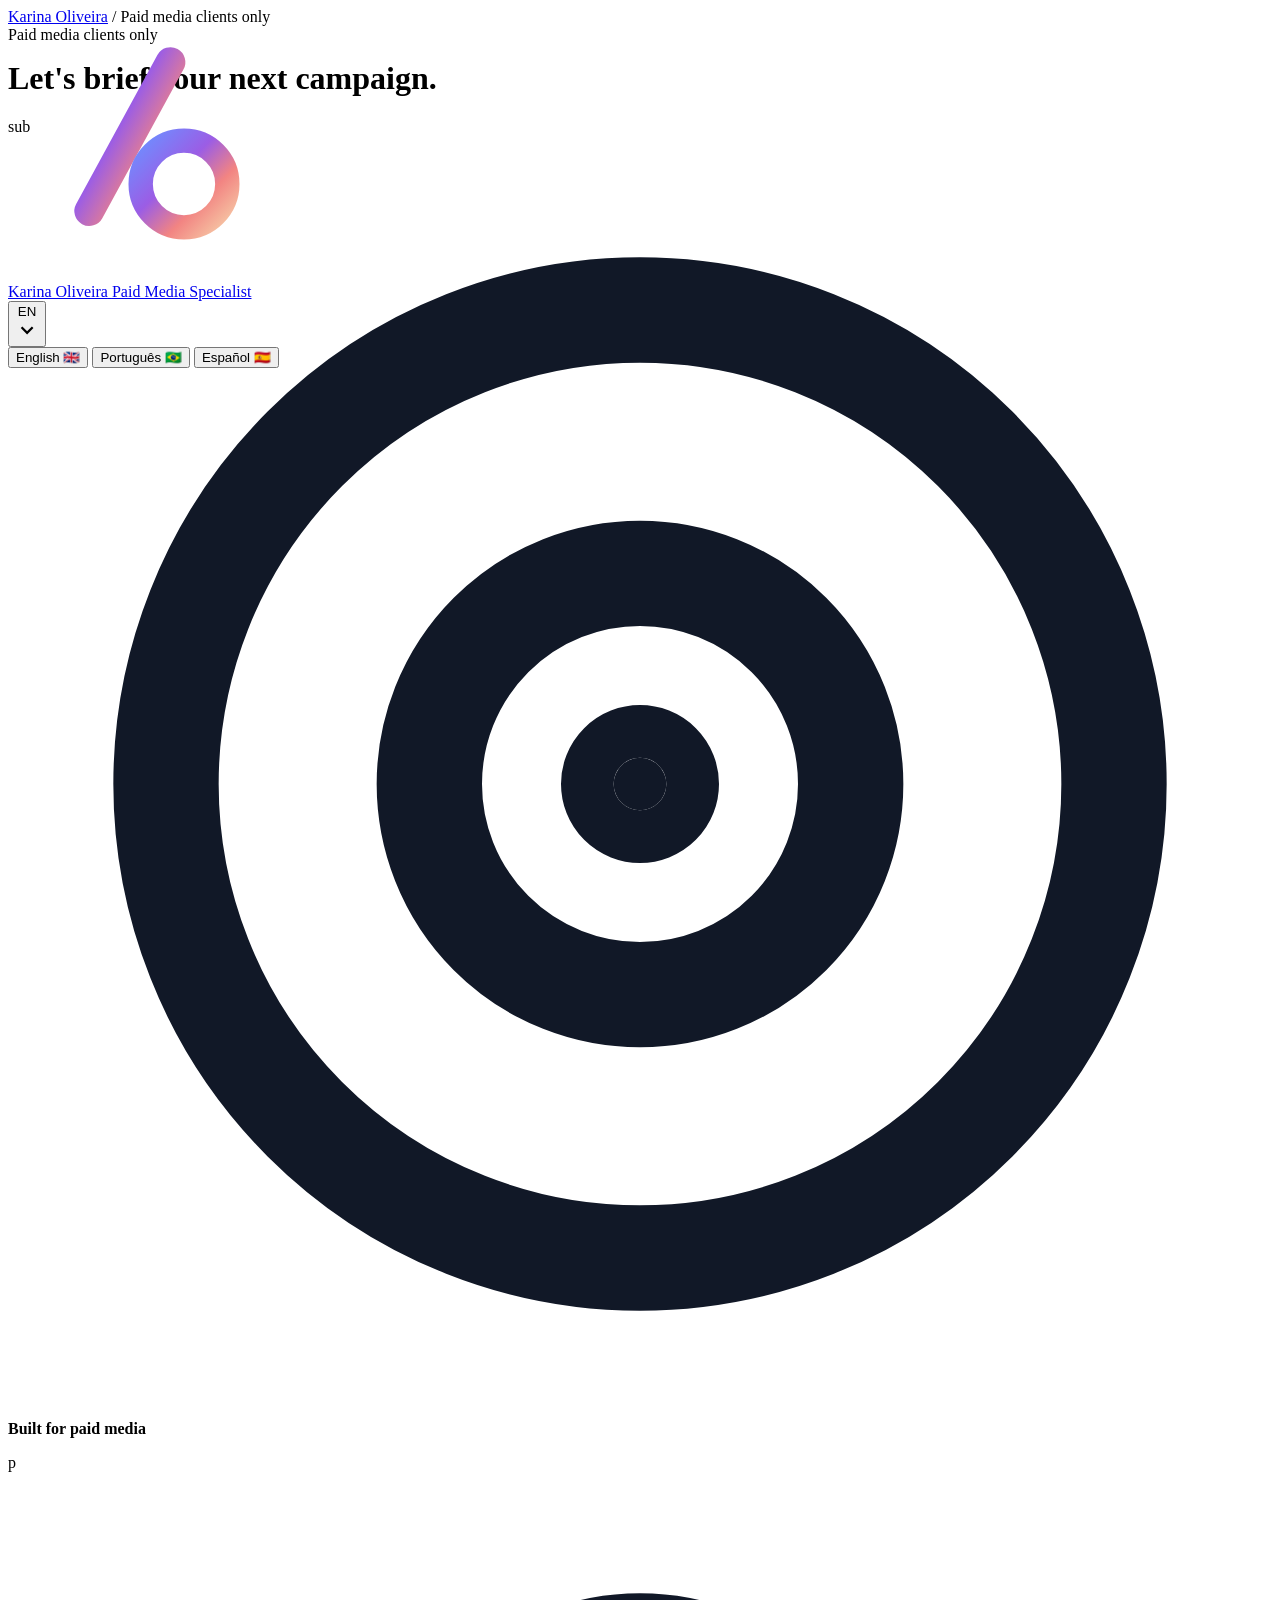
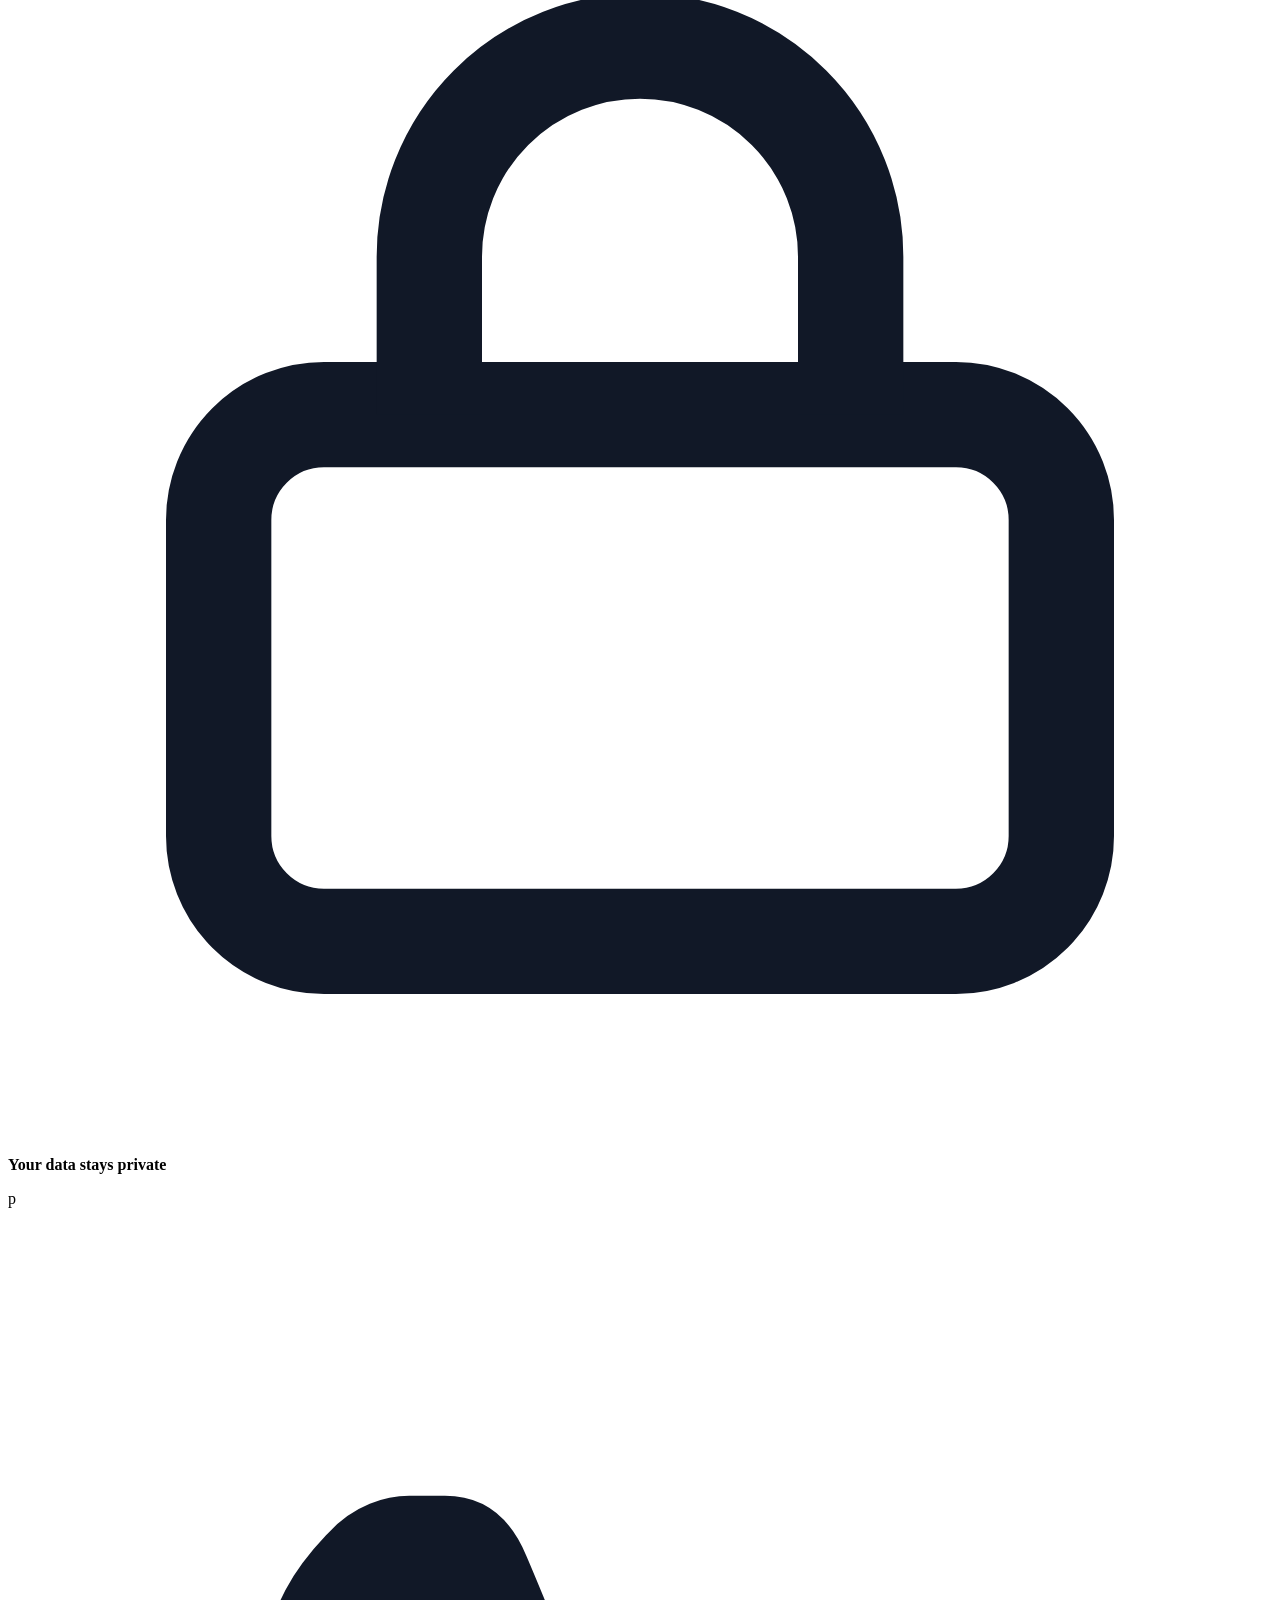
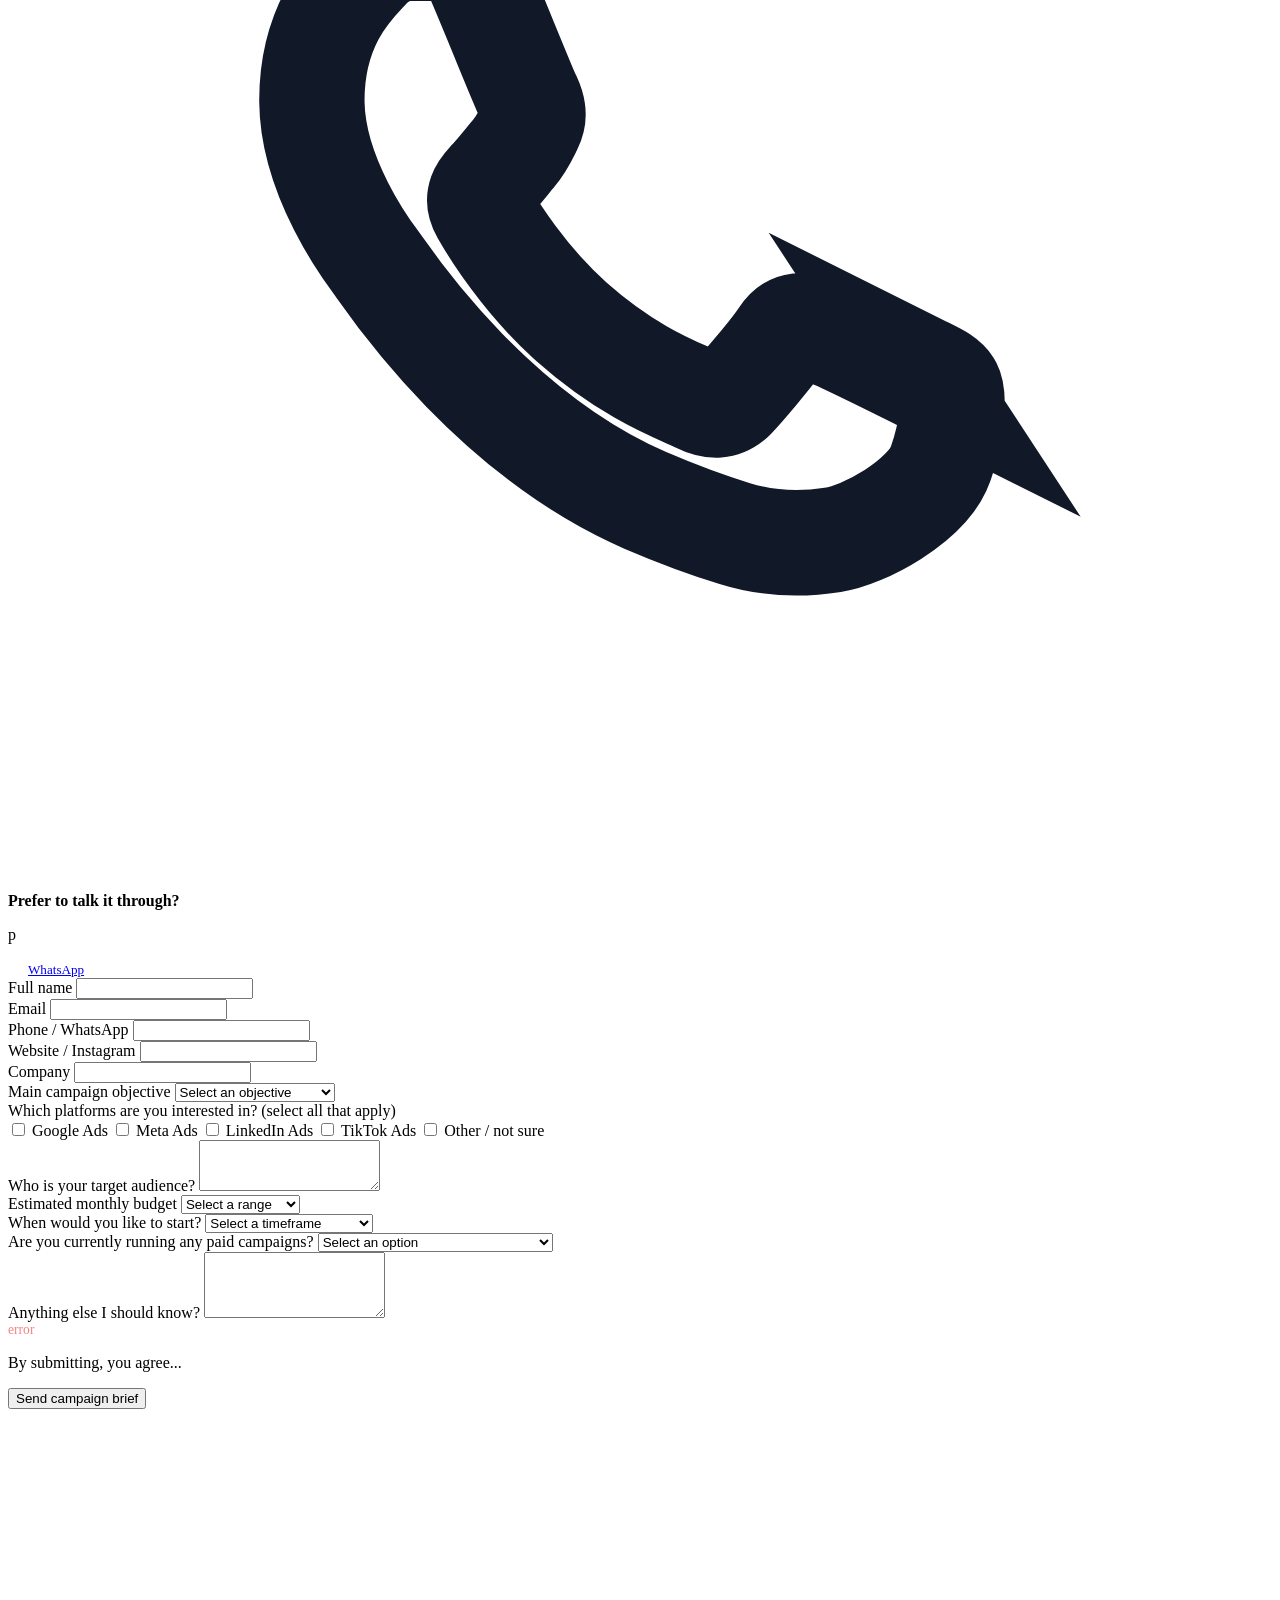
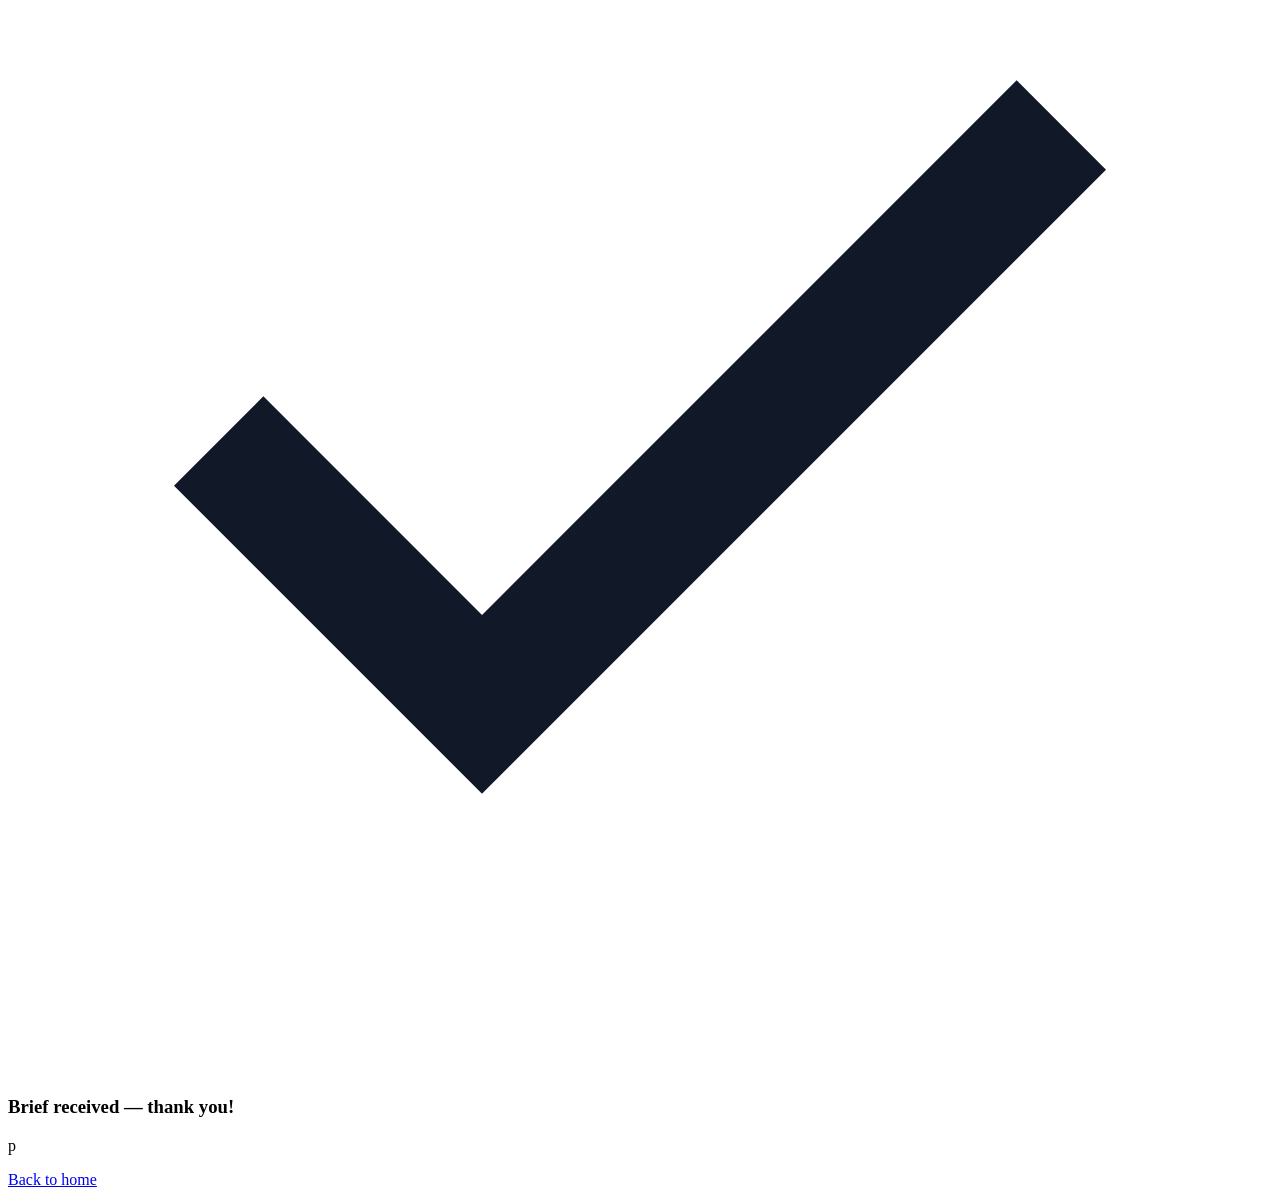
==== briefing-midia-paga.html @ 4d071132 "Add files via upload" ====
<!DOCTYPE html>
<html lang="en">
<head>
<meta charset="UTF-8">
<meta name="viewport" content="width=device-width, initial-scale=1.0">
<title>Paid media campaign brief — Karina Oliveira</title>
<meta name="description" content="Brief your paid media campaign with Karina Oliveira — Paid Media & Growth Specialist.">
<link rel="icon" href="data:image/svg+xml,<svg xmlns=%22http://www.w3.org/2000/svg%22 viewBox=%220 0 40 40%22><defs><linearGradient id=%22g%22 x1=%220%25%22 y1=%220%25%22 x2=%22100%25%22 y2=%22100%25%22><stop offset=%220%25%22 stop-color=%22%236F8DFF%22/><stop offset=%2240%25%22 stop-color=%22%239B5DE5%22/><stop offset=%2270%25%22 stop-color=%22%23F28482%22/><stop offset=%22100%25%22 stop-color=%22%23F6C8A5%22/></linearGradient></defs><rect width=%2240%22 height=%2240%22 rx=%2210%22 fill=%22%23111827%22/><line x1=%2212%22 y1=%2230%22 x2=%2224%22 y2=%228%22 stroke=%22url(%23g)%22 stroke-width=%224.4%22 stroke-linecap=%22round%22/><circle cx=%2226%22 cy=%2226%22 r=%226.4%22 stroke=%22url(%23g)%22 stroke-width=%223.6%22 fill=%22none%22/></svg>">
<link rel="preconnect" href="https://fonts.googleapis.com">
<link rel="preconnect" href="https://fonts.gstatic.com" crossorigin>
<link href="https://fonts.googleapis.com/css2?family=Montserrat:wght@400;500;600;700;800&display=swap" rel="stylesheet">
<link rel="stylesheet" href="css/style.css">
</head>
<body>

<!-- ============== NAV ============== -->
<header class="nav solid" style="position:absolute;">
  <div class="wrap nav-inner">
    <a href="index.html" class="brand">
      <svg class="mark" viewBox="0 0 40 40" xmlns="http://www.w3.org/2000/svg">
        <defs><linearGradient id="gNav3" x1="0%" y1="0%" x2="100%" y2="100%">
          <stop offset="0%" stop-color="#6F8DFF"/><stop offset="40%" stop-color="#9B5DE5"/>
          <stop offset="70%" stop-color="#F28482"/><stop offset="100%" stop-color="#F6C8A5"/>
        </linearGradient></defs>
        <line x1="12" y1="30" x2="24" y2="8" stroke="url(#gNav3)" stroke-width="4.4" stroke-linecap="round"/>
        <circle cx="26" cy="26" r="6.4" stroke="url(#gNav3)" stroke-width="3.6" fill="none"/>
      </svg>
      <span>
        <span class="brand-name">Karina Oliveira</span>
        <span class="brand-role">Paid Media Specialist</span>
      </span>
    </a>
    <div class="nav-right">
      <div class="lang-switch">
        <button class="lang-btn" type="button" aria-haspopup="true">
          <span data-lang-current>EN</span>
          <svg viewBox="0 0 24 24" fill="none" stroke="currentColor" stroke-width="2.4"><polyline points="6 9 12 15 18 9"/></svg>
        </button>
        <div class="lang-menu">
          <button type="button" data-lang-option="en">English <span>🇬🇧</span></button>
          <button type="button" data-lang-option="pt">Português <span>🇧🇷</span></button>
          <button type="button" data-lang-option="es">Español <span>🇪🇸</span></button>
        </div>
      </div>
    </div>
  </div>
</header>

<main class="form-shell">
  <div class="wrap">
    <div class="breadcrumb">
      <a href="index.html">Karina Oliveira</a> <span>/</span> <span data-i18n="mb_eyebrow">Paid media clients only</span>
    </div>

    <div class="form-head">
      <span class="eyebrow on-dark" data-i18n="mb_eyebrow">Paid media clients only</span>
      <h1 class="h2" style="margin-top:16px;" data-i18n="mb_title">Let's brief your next campaign.</h1>
      <p class="lede on-dark" style="margin-top:16px;" data-i18n="mb_sub">sub</p>
    </div>

    <div class="form-layout">
      <div class="form-side">
        <div class="item">
          <div class="ic"><svg viewBox="0 0 24 24" fill="none" stroke="#111827" stroke-width="2"><circle cx="12" cy="12" r="9"/><circle cx="12" cy="12" r="4"/><circle cx="12" cy="12" r=".5" fill="#111827"/></svg></div>
          <div><b data-i18n="mb_side1_t">Built for paid media</b><p data-i18n="mb_side1_p">p</p></div>
        </div>
        <div class="item">
          <div class="ic"><svg viewBox="0 0 24 24" fill="none" stroke="#111827" stroke-width="2"><rect x="4" y="10" width="16" height="10" rx="2"/><path d="M8 10V7a4 4 0 0 1 8 0v3"/></svg></div>
          <div><b data-i18n="mb_side2_t">Your data stays private</b><p data-i18n="mb_side2_p">p</p></div>
        </div>
        <div class="item">
          <div class="ic"><svg viewBox="0 0 24 24" fill="none" stroke="#111827" stroke-width="2"><path d="M17.5 14.4c-.3-.15-1.8-.9-2.1-1-.3-.1-.5-.15-.7.15-.2.3-.8 1-.95 1.15-.17.15-.35.18-.65.03-.3-.15-1.25-.46-2.4-1.48-.9-.8-1.5-1.78-1.67-2.08-.17-.3 0-.46.13-.6.14-.14.3-.35.45-.53.15-.18.2-.3.3-.5.1-.2.05-.38-.02-.53-.08-.15-.7-1.7-.97-2.32-.25-.6-.5-.52-.7-.53h-.6c-.2 0-.53.08-.8.38-.28.3-1.05 1.02-1.05 2.5 0 1.47 1.08 2.9 1.23 3.1.15.2 2.1 3.2 5.1 4.5.7.3 1.27.5 1.7.63.7.22 1.35.2 1.86.12.57-.08 1.8-.73 2.05-1.45.25-.7.25-1.3.17-1.45-.07-.15-.27-.23-.57-.38z"/></svg></div>
          <div>
            <b data-i18n="mb_side3_t">Prefer to talk it through?</b><p data-i18n="mb_side3_p">p</p>
            <a class="btn btn-outline" style="margin-top:14px;padding:10px 20px;font-size:.82rem;" data-i18n="mb_side3_btn" data-i18n-wa="wa_cta_media" href="#" target="_blank" rel="noopener">WhatsApp</a>
          </div>
        </div>
      </div>

      <div>
        <div class="card-form">
          <form data-web3form>
            <input type="hidden" name="access_key" value="e5023227-2488-4b40-a442-842fdbe0e51e">
            <input type="hidden" name="subject" value="New paid media campaign brief — website">
            <input type="hidden" name="from_name" value="Karina Oliveira website — Media brief">
            <input type="checkbox" name="botcheck" class="hidden" style="display:none">

            <div class="row2">
              <div class="field">
                <label data-i18n="f_name">Full name</label>
                <input type="text" name="name" data-i18n-ph="f_name_ph" required>
              </div>
              <div class="field">
                <label data-i18n="f_email">Email</label>
                <input type="email" name="email" data-i18n-ph="f_email_ph" required>
              </div>
            </div>

            <div class="row2">
              <div class="field">
                <label data-i18n="f_phone">Phone / WhatsApp</label>
                <input type="tel" name="phone" data-i18n-ph="f_phone_ph" required>
              </div>
              <div class="field">
                <label data-i18n="f_website">Website / Instagram</label>
                <input type="text" name="website" data-i18n-ph="f_website_ph">
              </div>
            </div>

            <div class="row2">
              <div class="field">
                <label data-i18n="f_company">Company</label>
                <input type="text" name="company" data-i18n-ph="f_company_ph" required>
              </div>
              <div class="field">
                <label data-i18n="f_objective">Main campaign objective</label>
                <select name="objective" required>
                  <option value="" data-i18n="f_objective_ph">Select an objective</option>
                  <option data-i18n="f_obj_o1">Generate leads</option>
                  <option data-i18n="f_obj_o2">Drive online sales</option>
                  <option data-i18n="f_obj_o3">Grow brand awareness</option>
                  <option data-i18n="f_obj_o4">App installs</option>
                  <option data-i18n="f_obj_o5">Website traffic</option>
                  <option data-i18n="f_obj_o6">Other</option>
                </select>
              </div>
            </div>

            <div class="field">
              <label><span data-i18n="f_platforms">Which platforms are you interested in?</span> <span class="opt" data-i18n="f_platforms_opt">(select all that apply)</span></label>
              <div class="chip-group">
                <label class="chip">
                  <input type="checkbox" data-platform-chip value="Google Ads">
                  <span class="box" data-i18n="f_plat_google">Google Ads</span>
                </label>
                <label class="chip">
                  <input type="checkbox" data-platform-chip value="Meta Ads">
                  <span class="box" data-i18n="f_plat_meta">Meta Ads</span>
                </label>
                <label class="chip">
                  <input type="checkbox" data-platform-chip value="LinkedIn Ads">
                  <span class="box" data-i18n="f_plat_linkedin">LinkedIn Ads</span>
                </label>
                <label class="chip">
                  <input type="checkbox" data-platform-chip value="TikTok Ads">
                  <span class="box" data-i18n="f_plat_tiktok">TikTok Ads</span>
                </label>
                <label class="chip">
                  <input type="checkbox" data-platform-chip value="Other / not sure">
                  <span class="box" data-i18n="f_plat_other">Other / not sure</span>
                </label>
              </div>
              <input type="hidden" name="platforms" data-platform-summary>
            </div>

            <div class="field">
              <label data-i18n="f_audience">Who is your target audience?</label>
              <textarea name="audience" rows="3" data-i18n-ph="f_audience_ph" required></textarea>
            </div>

            <div class="row2">
              <div class="field">
                <label><span data-i18n="f_budget">Estimated monthly budget</span></label>
                <select name="estimated_budget" required>
                  <option value="" data-i18n="f_budget_ph">Select a range</option>
                  <option data-i18n="f_budget_o1">Still defining</option>
                  <option data-i18n="f_budget_o2">Up to €500</option>
                  <option data-i18n="f_budget_o3">€500 – €2,000</option>
                  <option data-i18n="f_budget_o4">€2,000 – €5,000</option>
                  <option data-i18n="f_budget_o5">€5,000+</option>
                </select>
              </div>
              <div class="field">
                <label data-i18n="f_timeline">When would you like to start?</label>
                <select name="timeline" required>
                  <option value="" data-i18n="f_timeline_ph">Select a timeframe</option>
                  <option data-i18n="f_time_o1">As soon as possible</option>
                  <option data-i18n="f_time_o2">Within 2–4 weeks</option>
                  <option data-i18n="f_time_o3">Within 1–3 months</option>
                  <option data-i18n="f_time_o4">Just researching for now</option>
                </select>
              </div>
            </div>

            <div class="field">
              <label data-i18n="f_current">Are you currently running any paid campaigns?</label>
              <select name="current_campaigns" required>
                <option value="" data-i18n="f_current_ph">Select an option</option>
                <option data-i18n="f_cur_o1">No, this would be our first campaign</option>
                <option data-i18n="f_cur_o2">Yes, and we want to improve results</option>
                <option data-i18n="f_cur_o3">Yes, but we want a second opinion</option>
              </select>
            </div>

            <div class="field">
              <label data-i18n="f_notes">Anything else I should know?</label>
              <textarea name="notes" rows="4" data-i18n-ph="f_notes_ph"></textarea>
            </div>

            <div data-form-error class="hidden" style="color:#F28482;font-size:.85rem;margin-bottom:16px;" data-i18n="f_error">error</div>

            <div class="form-foot">
              <p class="form-note" data-i18n="f_note">By submitting, you agree...</p>
              <button type="submit" class="btn btn-grad" data-submit-btn data-i18n="f_submit_media">Send campaign brief</button>
            </div>
          </form>

          <div class="success-box" data-success-box>
            <div class="ic"><svg viewBox="0 0 24 24" fill="none" stroke="#111827" stroke-width="2.4"><polyline points="20 6 9 17 4 12"/></svg></div>
            <h3 data-i18n="f_success_title_media">Brief received — thank you!</h3>
            <p data-i18n="f_success_p_media">p</p>
            <a class="btn btn-outline" href="index.html" data-i18n="f_success_btn">Back to home</a>
          </div>
        </div>
      </div>
    </div>
  </div>
</main>

<script src="js/translations.js"></script>
<script src="js/main.js"></script>
</body>
</html>
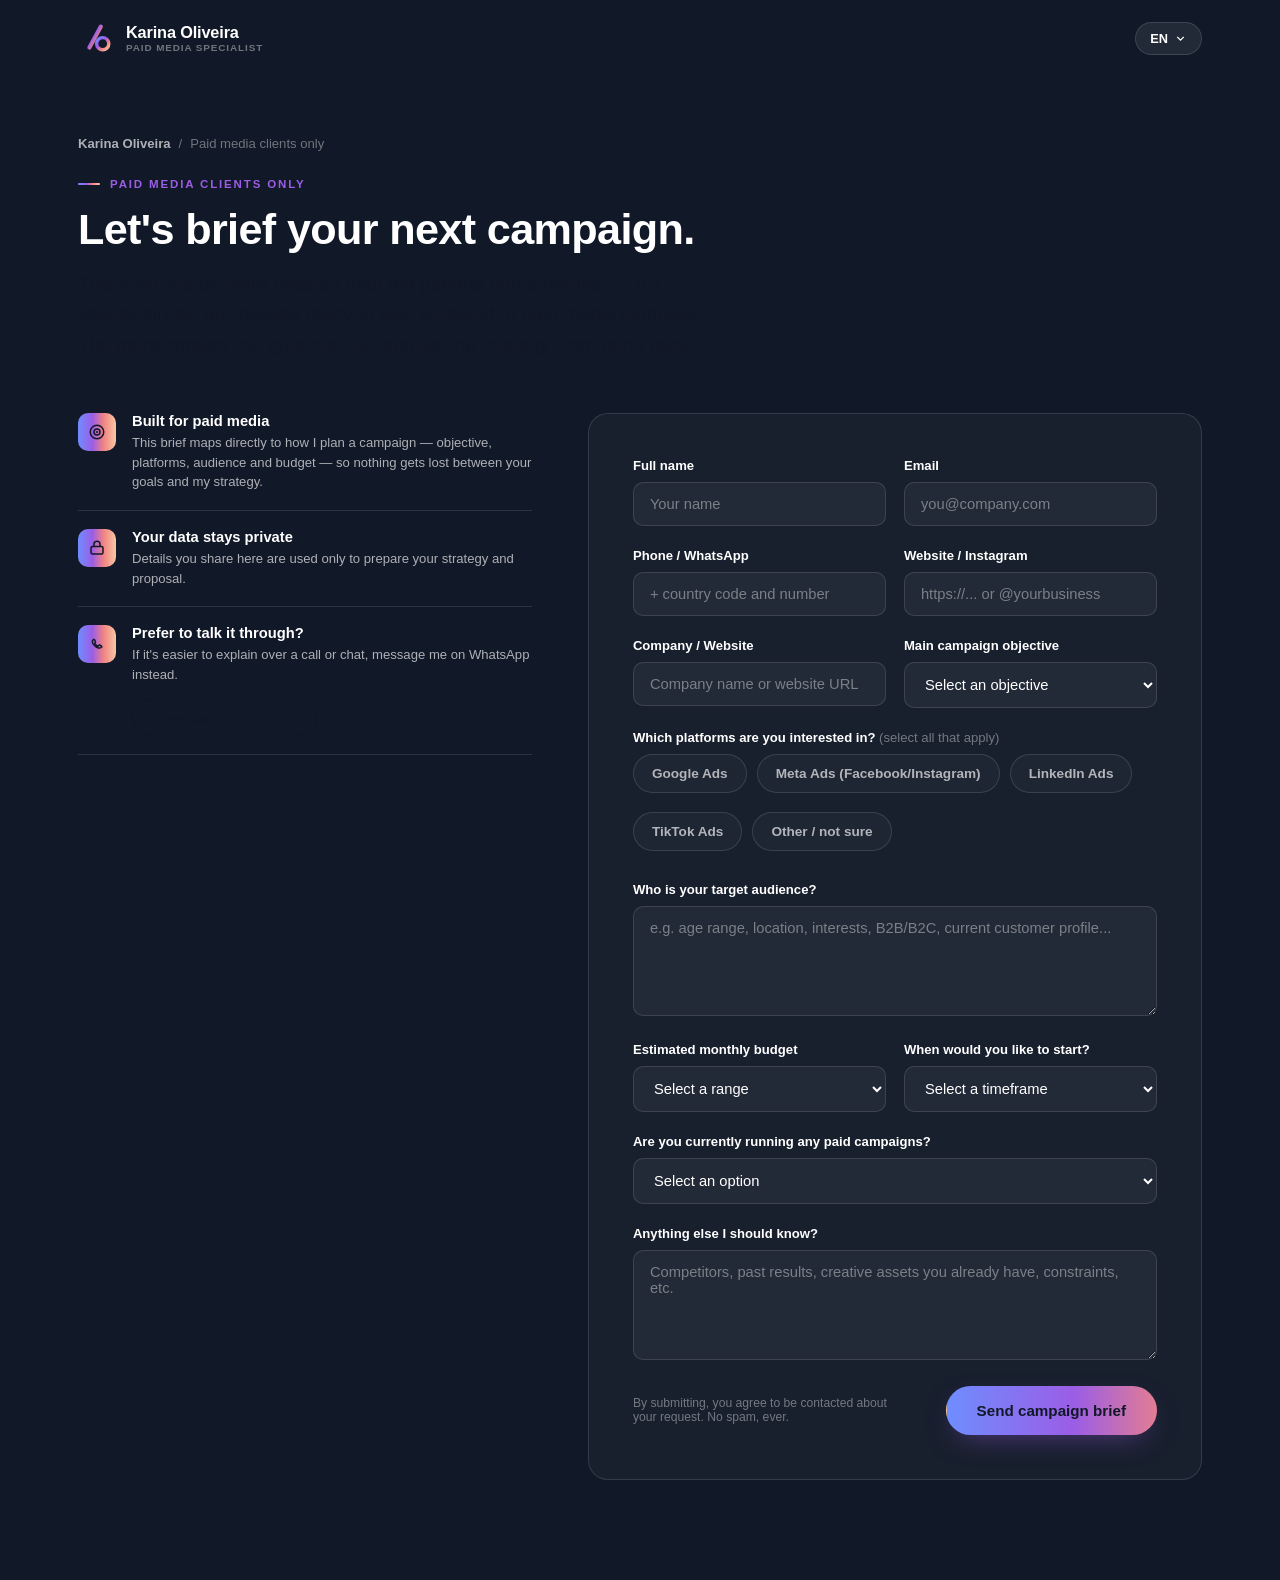
==== commit 98567181: "Update briefing-midia-paga.html" ====
--- a/briefing-midia-paga.html
+++ b/briefing-midia-paga.html
@@ -9,7 +9,7 @@
 <link rel="preconnect" href="https://fonts.googleapis.com">
 <link rel="preconnect" href="https://fonts.gstatic.com" crossorigin>
 <link href="https://fonts.googleapis.com/css2?family=Montserrat:wght@400;500;600;700;800&display=swap" rel="stylesheet">
-<link rel="stylesheet" href="css/style.css">
+<link rel="stylesheet" href="style.css">
 </head>
 <body>
 
@@ -217,7 +217,7 @@
   </div>
 </main>
 
-<script src="js/translations.js"></script>
-<script src="js/main.js"></script>
+<script src="translations.js"></script>
+<script src="main.js"></script>
 </body>
 </html>
--- a/style.css
+++ b/style.css
@@ -0,0 +1,598 @@
+/* =========================================================
+   Karina Oliveira — Paid Media & Growth Specialist
+   Brand tokens taken directly from the official brand manual
+   ========================================================= */
+
+:root{
+  /* --- brand colors --- */
+  --c-blue:   #6F8DFF;
+  --c-purple: #9B5DE5;
+  --c-coral:  #F28482;
+  --c-peach:  #F6C8A5;
+  --c-ink:    #111827;   /* graphite / neutral dark */
+  --c-mist:   #E5E5E5;   /* neutral light */
+  --c-white:  #FFFFFF;
+
+  --gradient: linear-gradient(90deg, #6F8DFF 0%, #9B5DE5 38%, #F28482 68%, #F6C8A5 100%);
+  --gradient-diag: linear-gradient(115deg, #6F8DFF 0%, #9B5DE5 35%, #F28482 65%, #F6C8A5 100%);
+
+  /* --- text on ink --- */
+  --ink-soft: rgba(255,255,255,.66);
+  --ink-faint: rgba(255,255,255,.4);
+  --hair-line: rgba(255,255,255,.12);
+
+  /* --- text on white --- */
+  --body-soft: rgba(17,24,39,.64);
+  --body-faint: rgba(17,24,39,.42);
+  --line: rgba(17,24,39,.1);
+
+  /* --- type --- */
+  --font-display: 'Montserrat', 'Poppins', 'Avenir Next', 'Inter', sans-serif;
+  --font-body: 'Montserrat', 'Inter', 'Avenir Next', sans-serif;
+
+  /* --- layout --- */
+  --maxw: 1180px;
+  --radius: 14px;
+  --radius-sm: 8px;
+  --nav-h: 76px;
+
+  --ease: cubic-bezier(.19,1,.22,1);
+}
+
+*,*::before,*::after{ box-sizing:border-box; }
+html{ scroll-behavior:smooth; }
+@media (prefers-reduced-motion: reduce){
+  html{ scroll-behavior:auto; }
+  *,*::before,*::after{ animation-duration:.001ms !important; animation-iteration-count:1 !important; transition-duration:.001ms !important; scroll-behavior:auto !important; }
+}
+
+body{
+  margin:0;
+  font-family:var(--font-body);
+  color:var(--c-ink);
+  background:var(--c-white);
+  -webkit-font-smoothing:antialiased;
+  overflow-x:hidden;
+}
+
+img{ max-width:100%; display:block; }
+a{ color:inherit; text-decoration:none; }
+ul{ margin:0; padding:0; list-style:none; }
+h1,h2,h3,h4,p{ margin:0; }
+button{ font-family:inherit; cursor:pointer; }
+input,select,textarea{ font-family:inherit; font-size:1rem; }
+
+:focus-visible{
+  outline:2px solid var(--c-purple);
+  outline-offset:3px;
+  border-radius:4px;
+}
+
+.wrap{
+  max-width:var(--maxw);
+  margin:0 auto;
+  padding:0 28px;
+}
+
+.eyebrow{
+  display:inline-flex;
+  align-items:center;
+  gap:10px;
+  font-size:.72rem;
+  font-weight:700;
+  letter-spacing:.16em;
+  text-transform:uppercase;
+  color:var(--c-purple);
+}
+.eyebrow::before{
+  content:'';
+  width:22px; height:2px;
+  background:var(--gradient);
+  border-radius:2px;
+}
+.on-dark .eyebrow{ color:var(--c-peach); }
+
+h1,.h1{
+  font-family:var(--font-display);
+  font-weight:800;
+  line-height:1.04;
+  letter-spacing:-.02em;
+  font-size:clamp(2.4rem, 5.4vw, 4.4rem);
+}
+h2,.h2{
+  font-family:var(--font-display);
+  font-weight:800;
+  line-height:1.08;
+  letter-spacing:-.015em;
+  font-size:clamp(1.9rem, 3.6vw, 2.7rem);
+}
+h3,.h3{
+  font-family:var(--font-display);
+  font-weight:700;
+  line-height:1.2;
+  font-size:clamp(1.15rem, 1.8vw, 1.4rem);
+}
+.lede{
+  font-size:clamp(1.05rem, 1.5vw, 1.2rem);
+  line-height:1.6;
+  color:var(--body-soft);
+}
+.on-dark .lede{ color:var(--ink-soft); }
+
+/* =================== BUTTONS =================== */
+.btn{
+  display:inline-flex;
+  align-items:center;
+  justify-content:center;
+  gap:10px;
+  padding:15px 30px;
+  border-radius:999px;
+  font-weight:700;
+  font-size:.95rem;
+  border:1px solid transparent;
+  transition:transform .35s var(--ease), box-shadow .35s var(--ease), background .35s var(--ease), color .35s var(--ease), border-color .35s var(--ease);
+  white-space:nowrap;
+}
+.btn svg{ width:18px; height:18px; flex:none; }
+.btn-grad{
+  background:var(--gradient);
+  background-size:160% 100%;
+  background-position:0% 0%;
+  color:var(--c-ink);
+  box-shadow:0 10px 30px -12px rgba(155,93,229,.55);
+}
+.btn-grad:hover{ background-position:100% 0%; transform:translateY(-2px); box-shadow:0 16px 34px -12px rgba(155,93,229,.65); }
+.btn-outline{
+  background:transparent;
+  border-color:var(--line);
+  color:var(--c-ink);
+}
+.btn-outline:hover{ border-color:var(--c-purple); color:var(--c-purple); transform:translateY(-2px); }
+.on-dark .btn-outline{ border-color:var(--hair-line); color:var(--c-white); }
+.on-dark .btn-outline:hover{ border-color:var(--c-peach); color:var(--c-peach); }
+.btn-block{ width:100%; }
+.btn[disabled]{ opacity:.55; cursor:not-allowed; transform:none !important; }
+
+/* =================== NAV =================== */
+header.nav{
+  position:fixed; top:0; left:0; right:0; z-index:100;
+  height:var(--nav-h);
+  display:flex; align-items:center;
+  background:rgba(17,24,39,.0);
+  transition:background .35s var(--ease), box-shadow .35s var(--ease), backdrop-filter .35s var(--ease);
+}
+header.nav.solid{
+  background:rgba(255,255,255,.86);
+  backdrop-filter:blur(14px);
+  box-shadow:0 1px 0 var(--line);
+}
+.nav-inner{
+  width:100%;
+  display:flex; align-items:center; justify-content:space-between;
+  gap:20px;
+}
+.brand{ display:flex; align-items:center; gap:10px; font-family:var(--font-display); font-weight:800; letter-spacing:-.01em; }
+.brand .mark{ width:38px; height:38px; }
+.brand-name{ font-size:1.02rem; color:var(--c-white); transition:color .35s var(--ease); }
+header.nav.solid .brand-name{ color:var(--c-ink); }
+.brand-role{ display:block; font-size:.62rem; font-weight:600; letter-spacing:.09em; text-transform:uppercase; color:var(--ink-faint); }
+header.nav.solid .brand-role{ color:var(--body-faint); }
+
+.nav-links{ display:flex; align-items:center; gap:32px; }
+.nav-links a{
+  font-size:.86rem; font-weight:600; color:var(--ink-soft);
+  position:relative; padding:6px 0;
+  transition:color .3s var(--ease);
+}
+header.nav.solid .nav-links a{ color:var(--body-soft); }
+.nav-links a:hover{ color:var(--c-white); }
+header.nav.solid .nav-links a:hover{ color:var(--c-ink); }
+.nav-links a::after{
+  content:''; position:absolute; left:0; right:100%; bottom:0; height:2px;
+  background:var(--gradient); border-radius:2px; transition:right .3s var(--ease);
+}
+.nav-links a:hover::after{ right:0; }
+
+.nav-right{ display:flex; align-items:center; gap:14px; }
+
+.lang-switch{ position:relative; }
+.lang-btn{
+  display:flex; align-items:center; gap:6px;
+  background:rgba(255,255,255,.08);
+  border:1px solid var(--hair-line);
+  color:var(--c-white);
+  padding:8px 14px; border-radius:999px; font-size:.8rem; font-weight:700;
+  transition:background .3s, border-color .3s, color .3s;
+}
+header.nav.solid .lang-btn{ background:rgba(17,24,39,.04); border-color:var(--line); color:var(--c-ink); }
+.lang-btn svg{ width:13px; height:13px; transition:transform .25s var(--ease); }
+.lang-switch.open .lang-btn svg{ transform:rotate(180deg); }
+.lang-menu{
+  position:absolute; top:calc(100% + 10px); right:0;
+  background:var(--c-white); border:1px solid var(--line); border-radius:12px;
+  box-shadow:0 18px 40px -12px rgba(17,24,39,.25);
+  padding:6px; min-width:150px;
+  opacity:0; visibility:hidden; transform:translateY(-6px);
+  transition:opacity .25s var(--ease), transform .25s var(--ease), visibility .25s;
+}
+.lang-switch.open .lang-menu{ opacity:1; visibility:visible; transform:translateY(0); }
+.lang-menu button{
+  width:100%; text-align:left; background:none; border:none; border-radius:8px;
+  padding:10px 12px; font-size:.85rem; font-weight:600; color:var(--c-ink);
+  display:flex; align-items:center; justify-content:space-between;
+}
+.lang-menu button:hover{ background:var(--c-mist); }
+.lang-menu button.active{ color:var(--c-purple); }
+
+.nav-cta{ display:none; }
+@media (min-width:900px){ .nav-cta{ display:inline-flex; } }
+
+.burger{
+  display:flex; width:42px; height:42px; align-items:center; justify-content:center;
+  background:rgba(255,255,255,.08); border:1px solid var(--hair-line); border-radius:10px;
+}
+header.nav.solid .burger{ background:rgba(17,24,39,.04); border-color:var(--line); }
+.burger span{ display:none; }
+.burger svg{ width:18px; height:18px; color:var(--c-white); }
+header.nav.solid .burger svg{ color:var(--c-ink); }
+@media (min-width:900px){ .burger{ display:none; } }
+
+.mobile-panel{
+  position:fixed; inset:0; z-index:99;
+  background:var(--c-ink);
+  padding:110px 28px 40px;
+  display:flex; flex-direction:column; gap:6px;
+  transform:translateY(-8px); opacity:0; visibility:hidden;
+  transition:opacity .3s var(--ease), transform .3s var(--ease), visibility .3s;
+}
+.mobile-panel.open{ opacity:1; visibility:visible; transform:translateY(0); }
+.mobile-panel a{
+  font-family:var(--font-display); font-size:1.5rem; font-weight:700; color:var(--c-white);
+  padding:16px 4px; border-bottom:1px solid var(--hair-line);
+}
+.mobile-panel .btn{ margin-top:20px; }
+
+/* =================== HERO =================== */
+.hero{
+  position:relative;
+  background:var(--c-ink);
+  color:var(--c-white);
+  padding:calc(var(--nav-h) + 74px) 0 190px;
+  overflow:hidden;
+}
+.hero-grid{
+  position:relative; z-index:2;
+  display:grid; gap:56px;
+  grid-template-columns:1.15fr .85fr;
+  align-items:center;
+}
+@media (max-width:980px){ .hero-grid{ grid-template-columns:1fr; } }
+
+.hero h1{ margin-top:22px; }
+.hero h1 .accent{
+  background:var(--gradient);
+  -webkit-background-clip:text; background-clip:text; color:transparent;
+}
+.hero-sub{ margin-top:26px; max-width:560px; }
+.hero-actions{ display:flex; flex-wrap:wrap; gap:14px; margin-top:38px; }
+
+.hero-stats{ display:flex; gap:34px; margin-top:56px; flex-wrap:wrap; }
+.hero-stat b{ display:block; font-family:var(--font-display); font-size:1.9rem; font-weight:800; }
+.hero-stat b .g{ background:var(--gradient); -webkit-background-clip:text; background-clip:text; color:transparent; }
+.hero-stat span{ font-size:.76rem; color:var(--ink-faint); font-weight:600; letter-spacing:.02em; }
+
+.hero-portrait{ position:relative; justify-self:center; }
+.hero-portrait-frame{
+  position:relative; width:min(360px, 78vw); aspect-ratio:4/5;
+  border-radius:26px; overflow:hidden;
+  box-shadow:0 40px 80px -24px rgba(0,0,0,.55);
+}
+.hero-portrait-frame img{ width:100%; height:100%; object-fit:cover; }
+.hero-portrait-glow{
+  position:absolute; inset:-30px; z-index:-1;
+  background:var(--gradient-diag);
+  filter:blur(50px); opacity:.55; border-radius:40px;
+}
+.hero-portrait-card{
+  position:absolute; left:-28px; bottom:-24px;
+  background:var(--c-white); color:var(--c-ink);
+  border-radius:14px; padding:14px 18px;
+  box-shadow:0 20px 40px -14px rgba(0,0,0,.35);
+  display:flex; align-items:center; gap:12px;
+  min-width:200px;
+}
+@media (max-width:480px){ .hero-portrait-card{ left:0; right:0; margin:0 auto; } }
+.hero-portrait-card .dot{ width:10px; height:10px; border-radius:50%; background:var(--gradient); flex:none; }
+.hero-portrait-card b{ display:block; font-size:.92rem; }
+.hero-portrait-card span{ font-size:.72rem; color:var(--body-faint); }
+
+.hero-wave{
+  position:absolute; left:0; right:0; bottom:-2px; z-index:1;
+  width:100%; height:auto; line-height:0;
+}
+
+/* diagonal cut like the brand cover */
+.hero::before{
+  content:'';
+  position:absolute; z-index:0;
+  right:-10%; top:-20%; width:70%; height:160%;
+  background:rgba(255,255,255,.02);
+  transform:skewX(-14deg);
+  border-left:1px solid var(--hair-line);
+}
+
+/* =================== SECTION shell =================== */
+section{ position:relative; }
+.section-pad{ padding:120px 0; }
+@media (max-width:720px){ .section-pad{ padding:84px 0; } }
+.section-head{ max-width:640px; margin-bottom:56px; }
+.section-head h2{ margin-top:16px; }
+.section-head p{ margin-top:18px; }
+.section-head.center{ margin-left:auto; margin-right:auto; text-align:center; }
+
+.bg-ink{ background:var(--c-ink); color:var(--c-white); }
+.bg-mist{ background:#FAFAFB; }
+
+/* =================== ABOUT =================== */
+.about-grid{ display:grid; grid-template-columns:.9fr 1.1fr; gap:64px; align-items:start; }
+@media (max-width:900px){ .about-grid{ grid-template-columns:1fr; gap:40px; } }
+.about-copy p + p{ margin-top:18px; }
+.about-copy{ color:var(--body-soft); line-height:1.75; }
+
+.timeline{ margin-top:8px; }
+.tl-item{
+  position:relative; padding:0 0 34px 30px; border-left:2px solid var(--line);
+}
+.tl-item:last-child{ border-color:transparent; padding-bottom:0; }
+.tl-item::before{
+  content:''; position:absolute; left:-7px; top:2px; width:12px; height:12px;
+  border-radius:50%; background:var(--gradient);
+  box-shadow:0 0 0 4px var(--c-white);
+}
+.tl-role{ font-weight:700; font-size:1.02rem; }
+.tl-meta{ font-size:.78rem; color:var(--body-faint); font-weight:600; margin-top:3px; }
+.tl-desc{ margin-top:8px; color:var(--body-soft); font-size:.92rem; line-height:1.6; }
+
+.edu-grid{ display:grid; grid-template-columns:1fr 1fr; gap:18px; margin-top:34px; }
+@media (max-width:560px){ .edu-grid{ grid-template-columns:1fr; } }
+.edu-card{
+  border:1px solid var(--line); border-radius:var(--radius); padding:22px;
+  transition:transform .3s var(--ease), box-shadow .3s var(--ease), border-color .3s var(--ease);
+}
+.edu-card:hover{ transform:translateY(-4px); box-shadow:0 20px 36px -20px rgba(17,24,39,.2); border-color:transparent; }
+.edu-card .icon{ width:38px; height:38px; border-radius:10px; background:var(--gradient); display:flex; align-items:center; justify-content:center; margin-bottom:14px; }
+.edu-card .icon svg{ width:18px; height:18px; color:var(--c-white); }
+.edu-card b{ display:block; font-size:.98rem; }
+.edu-card span{ display:block; font-size:.8rem; color:var(--body-faint); margin-top:4px; }
+
+/* =================== SKILLS =================== */
+.skills-grid{
+  display:grid; grid-template-columns:repeat(4, 1fr); gap:16px; margin-top:10px;
+}
+@media (max-width:860px){ .skills-grid{ grid-template-columns:repeat(2, 1fr); } }
+@media (max-width:480px){ .skills-grid{ grid-template-columns:1fr; } }
+.skill-card{
+  background:var(--c-white); border:1px solid var(--line); border-radius:var(--radius);
+  padding:26px 22px;
+  transition:transform .35s var(--ease), box-shadow .35s var(--ease);
+}
+.skill-card:hover{ transform:translateY(-6px); box-shadow:0 24px 44px -22px rgba(17,24,39,.25); }
+.skill-card .icon{ width:46px; height:46px; border-radius:12px; background:var(--gradient); display:flex; align-items:center; justify-content:center; margin-bottom:18px; }
+.skill-card .icon svg{ width:22px; height:22px; color:var(--c-white); }
+.skill-card h3{ margin-bottom:8px; }
+.skill-card p{ font-size:.86rem; color:var(--body-soft); line-height:1.55; }
+
+.tool-row{ display:flex; flex-wrap:wrap; gap:10px; margin-top:44px; }
+.tool-chip{
+  border:1px solid var(--line); border-radius:999px; padding:9px 18px; font-size:.82rem; font-weight:600;
+  color:var(--body-soft); transition:border-color .3s, color .3s, transform .3s;
+}
+.tool-chip:hover{ border-color:var(--c-purple); color:var(--c-purple); transform:translateY(-2px); }
+
+/* =================== CASES =================== */
+.case-tabs{ display:flex; gap:10px; flex-wrap:wrap; margin-bottom:44px; }
+.case-tab{
+  padding:11px 20px; border-radius:999px; border:1px solid var(--line);
+  font-size:.84rem; font-weight:700; color:var(--body-soft);
+  transition:all .3s var(--ease); background:var(--c-white);
+}
+.case-tab.active{ background:var(--c-ink); color:var(--c-white); border-color:var(--c-ink); }
+
+.case-panel{ display:none; }
+.case-panel.active{ display:block; animation:fadeUp .5s var(--ease); }
+@keyframes fadeUp{ from{ opacity:0; transform:translateY(14px);} to{opacity:1; transform:translateY(0);} }
+
+.case-card{
+  display:grid; grid-template-columns:1fr 1fr; gap:0;
+  border:1px solid var(--line); border-radius:var(--radius); overflow:hidden;
+  background:var(--c-white);
+}
+@media (max-width:820px){ .case-card{ grid-template-columns:1fr; } }
+.case-info{ padding:44px; }
+.case-info .tag{ font-size:.72rem; font-weight:700; letter-spacing:.1em; text-transform:uppercase; color:var(--c-purple); }
+.case-info h3{ margin-top:12px; font-size:clamp(1.3rem,2vw,1.7rem); }
+.case-info p.desc{ margin-top:14px; color:var(--body-soft); line-height:1.65; font-size:.94rem; }
+.case-stats{ display:grid; grid-template-columns:1fr 1fr; gap:16px; margin-top:28px; }
+.case-stat b{ display:block; font-family:var(--font-display); font-size:1.7rem; font-weight:800; background:var(--gradient); -webkit-background-clip:text; background-clip:text; color:transparent; }
+.case-stat span{ font-size:.76rem; color:var(--body-faint); font-weight:600; }
+.case-visual{
+  background:var(--gradient-diag); display:flex; align-items:center; justify-content:center; padding:30px;
+  min-height:280px;
+}
+.case-visual img{ border-radius:10px; box-shadow:0 30px 60px -20px rgba(17,24,39,.4); max-height:320px; width:auto; object-fit:contain; }
+.case-note{ margin-top:16px; font-size:.74rem; color:var(--body-faint); font-style:italic; }
+
+/* =================== RESOURCES (ebooks) =================== */
+.res-grid{ display:grid; grid-template-columns:1fr 1fr; gap:26px; }
+@media (max-width:820px){ .res-grid{ grid-template-columns:1fr; } }
+.res-card{
+  display:grid; grid-template-columns:130px 1fr; gap:22px;
+  border:1px solid var(--hair-line); border-radius:var(--radius); padding:24px;
+  background:rgba(255,255,255,.03);
+  transition:transform .3s var(--ease), border-color .3s;
+}
+.res-card:hover{ transform:translateY(-4px); border-color:rgba(255,255,255,.3); }
+.res-cover{ border-radius:8px; overflow:hidden; box-shadow:0 20px 40px -16px rgba(0,0,0,.5); }
+.res-card h3{ color:var(--c-white); font-size:1.05rem; }
+.res-card p{ margin-top:10px; font-size:.86rem; color:var(--ink-soft); line-height:1.55; }
+.res-card .tag{ display:inline-block; margin-top:14px; font-size:.72rem; font-weight:700; letter-spacing:.08em; text-transform:uppercase; color:var(--c-peach); }
+
+/* =================== SECTOR PORTFOLIO STRIP =================== */
+.sector-grid{ display:grid; grid-template-columns:repeat(4,1fr); gap:16px; }
+@media (max-width:900px){ .sector-grid{ grid-template-columns:repeat(2,1fr); } }
+@media (max-width:480px){ .sector-grid{ grid-template-columns:1fr; } }
+.sector-card{
+  position:relative; border-radius:var(--radius); overflow:hidden; aspect-ratio:3/4;
+  border:1px solid var(--line);
+}
+.sector-card img{ width:100%; height:100%; object-fit:cover; transition:transform .5s var(--ease); }
+.sector-card:hover img{ transform:scale(1.06); }
+.sector-card .overlay{
+  position:absolute; inset:0; background:linear-gradient(0deg, rgba(17,24,39,.86) 0%, rgba(17,24,39,.1) 55%, transparent 100%);
+  display:flex; align-items:flex-end; padding:20px;
+}
+.sector-card .overlay span{ color:var(--c-white); font-weight:700; font-size:.95rem; }
+
+/* =================== CTA SPLIT (bottom of home) =================== */
+.split-cta{ display:grid; grid-template-columns:1fr 1fr; gap:24px; }
+@media (max-width:780px){ .split-cta{ grid-template-columns:1fr; } }
+.split-card{
+  border-radius:20px; padding:44px; position:relative; overflow:hidden;
+  display:flex; flex-direction:column; justify-content:space-between; min-height:300px;
+}
+.split-card.ink{ background:var(--c-ink); color:var(--c-white); }
+.split-card.grad{ background:var(--gradient-diag); color:var(--c-ink); }
+.split-card h3{ font-size:clamp(1.4rem,2.4vw,1.8rem); max-width:340px; }
+.split-card p{ margin-top:14px; max-width:340px; font-size:.94rem; }
+.split-card.ink p{ color:var(--ink-soft); }
+.split-card.grad p{ color:rgba(17,24,39,.72); }
+.split-card .btn{ margin-top:30px; align-self:flex-start; }
+.split-card .num{ position:absolute; right:24px; top:14px; font-family:var(--font-display); font-weight:800; font-size:5.5rem; opacity:.08; }
+
+/* =================== FOOTER =================== */
+footer{ background:var(--c-ink); color:var(--c-white); padding:80px 0 30px; }
+.footer-grid{ display:grid; grid-template-columns:1.3fr 1fr 1fr; gap:40px; padding-bottom:50px; border-bottom:1px solid var(--hair-line); }
+@media (max-width:760px){ .footer-grid{ grid-template-columns:1fr; gap:36px; } }
+.footer-brand{ display:flex; align-items:center; gap:10px; margin-bottom:16px; }
+.footer-brand .mark{ width:34px; height:34px; }
+.footer-brand span{ font-family:var(--font-display); font-weight:800; font-size:1.05rem; }
+.footer-col h4{ font-size:.76rem; font-weight:700; letter-spacing:.1em; text-transform:uppercase; color:var(--c-peach); margin-bottom:18px; }
+.footer-col ul li{ margin-bottom:12px; }
+.footer-col ul a{ font-size:.9rem; color:var(--ink-soft); transition:color .3s; }
+.footer-col ul a:hover{ color:var(--c-white); }
+.footer-bottom{ display:flex; justify-content:space-between; align-items:center; padding-top:26px; flex-wrap:wrap; gap:12px; }
+.footer-bottom p{ font-size:.78rem; color:var(--ink-faint); }
+.footer-socials{ display:flex; gap:12px; }
+.footer-socials a{
+  width:36px; height:36px; border-radius:50%; border:1px solid var(--hair-line);
+  display:flex; align-items:center; justify-content:center; transition:border-color .3s, background .3s;
+}
+.footer-socials a:hover{ border-color:var(--c-peach); background:rgba(255,255,255,.06); }
+.footer-socials svg{ width:15px; height:15px; }
+
+/* =================== WHATSAPP FLOAT =================== */
+.wa-float{
+  position:fixed; right:22px; bottom:22px; z-index:90;
+  width:58px; height:58px; border-radius:50%;
+  background:var(--gradient); display:flex; align-items:center; justify-content:center;
+  box-shadow:0 14px 30px -10px rgba(155,93,229,.6);
+  animation:float 3.2s ease-in-out infinite;
+}
+.wa-float svg{ width:26px; height:26px; color:var(--c-ink); }
+@keyframes float{ 0%,100%{ transform:translateY(0);} 50%{ transform:translateY(-8px);} }
+@media (prefers-reduced-motion: reduce){ .wa-float{ animation:none; } }
+
+/* =================== reveal-on-scroll =================== */
+[data-reveal]{ opacity:0; transform:translateY(26px); transition:opacity .7s var(--ease), transform .7s var(--ease); }
+[data-reveal].in{ opacity:1; transform:translateY(0); }
+[data-reveal="stagger"] > *{ opacity:0; transform:translateY(20px); transition:opacity .6s var(--ease), transform .6s var(--ease); }
+[data-reveal="stagger"].in > *{ opacity:1; transform:translateY(0); }
+[data-reveal="stagger"].in > *:nth-child(1){ transition-delay:.05s; }
+[data-reveal="stagger"].in > *:nth-child(2){ transition-delay:.14s; }
+[data-reveal="stagger"].in > *:nth-child(3){ transition-delay:.23s; }
+[data-reveal="stagger"].in > *:nth-child(4){ transition-delay:.32s; }
+
+/* =================== FORM PAGES =================== */
+.form-shell{
+  background:var(--c-ink); color:var(--c-white); min-height:100vh;
+  padding:calc(var(--nav-h) + 60px) 0 100px;
+}
+.form-head{ max-width:640px; }
+.form-layout{ display:grid; grid-template-columns:.85fr 1.15fr; gap:56px; margin-top:52px; align-items:flex-start; }
+@media (max-width:940px){ .form-layout{ grid-template-columns:1fr; } }
+.form-side{ position:sticky; top:120px; }
+@media (max-width:940px){ .form-side{ position:static; } }
+.form-side .item{ display:flex; gap:16px; padding:18px 0; border-bottom:1px solid var(--hair-line); }
+.form-side .item:first-child{ padding-top:0; }
+.form-side .item .ic{ width:38px; height:38px; border-radius:10px; background:var(--gradient); display:flex; align-items:center; justify-content:center; flex:none; }
+.form-side .item .ic svg{ width:18px; height:18px; color:var(--c-ink); }
+.form-side .item b{ display:block; font-size:.92rem; }
+.form-side .item p{ font-size:.82rem; color:var(--ink-soft); margin-top:4px; line-height:1.5; }
+
+.card-form{
+  background:rgba(255,255,255,.03); border:1px solid var(--hair-line); border-radius:20px;
+  padding:clamp(24px,4vw,44px);
+}
+.field{ margin-bottom:22px; }
+.field label{ display:block; font-size:.82rem; font-weight:700; margin-bottom:9px; color:var(--c-white); }
+.field .opt{ font-weight:500; color:var(--ink-faint); text-transform:none; letter-spacing:0; }
+.field input[type=text],
+.field input[type=email],
+.field input[type=tel],
+.field select,
+.field textarea{
+  width:100%; background:rgba(255,255,255,.05); border:1px solid var(--hair-line); border-radius:10px;
+  padding:13px 16px; color:var(--c-white); font-size:.92rem;
+  transition:border-color .3s, background .3s;
+}
+.field textarea{ resize:vertical; min-height:110px; }
+.field input::placeholder, .field textarea::placeholder{ color:var(--ink-faint); }
+.field input:focus, .field select:focus, .field textarea:focus{ border-color:var(--c-purple); background:rgba(255,255,255,.08); outline:none; }
+.field select option{ background:var(--c-ink); color:var(--c-white); }
+.row2{ display:grid; grid-template-columns:1fr 1fr; gap:18px; }
+@media (max-width:560px){ .row2{ grid-template-columns:1fr; } }
+
+.chip-group{ display:flex; flex-wrap:wrap; gap:10px; }
+.chip{
+  position:relative;
+}
+.chip input{ position:absolute; opacity:0; inset:0; cursor:pointer; margin:0; }
+.chip .box{
+  display:flex; align-items:center; gap:8px; padding:11px 18px; border-radius:999px;
+  border:1px solid var(--hair-line); font-size:.85rem; font-weight:600; color:var(--ink-soft);
+  transition:all .25s var(--ease); background:rgba(255,255,255,.03);
+}
+.chip input:checked + .box{ background:var(--gradient); border-color:transparent; color:var(--c-ink); }
+.chip input:focus-visible + .box{ outline:2px solid var(--c-purple); outline-offset:2px; }
+
+.form-foot{ display:flex; align-items:center; justify-content:space-between; gap:20px; margin-top:8px; flex-wrap:wrap; }
+.form-note{ font-size:.76rem; color:var(--ink-faint); max-width:280px; }
+
+.success-box{
+  display:none; text-align:center; padding:60px 20px;
+}
+.success-box.show{ display:block; }
+.success-box .ic{
+  width:74px; height:74px; border-radius:50%; background:var(--gradient); display:flex; align-items:center; justify-content:center;
+  margin:0 auto 26px;
+}
+.success-box .ic svg{ width:34px; height:34px; color:var(--c-ink); }
+.success-box h3{ font-size:1.5rem; }
+.success-box p{ margin-top:12px; color:var(--ink-soft); max-width:420px; margin-left:auto; margin-right:auto; }
+.success-box .btn{ margin-top:26px; }
+
+.hidden{ display:none !important; }
+
+.skip-link{
+  position:absolute; left:-999px; top:auto;
+  background:var(--c-white); color:var(--c-ink); padding:14px 20px; border-radius:8px;
+  font-weight:700; font-size:.85rem; z-index:200;
+}
+.skip-link:focus{ left:16px; top:16px; }
+
+.breadcrumb{ display:flex; align-items:center; gap:8px; font-size:.82rem; color:var(--ink-faint); margin-bottom:20px; }
+.breadcrumb a{ color:var(--ink-soft); font-weight:600; }
+.breadcrumb a:hover{ color:var(--c-white); }
+
+.progress-track{ height:4px; border-radius:4px; background:var(--hair-line); overflow:hidden; margin-top:26px; }
+.progress-fill{ height:100%; width:0%; background:var(--gradient); border-radius:4px; transition:width .4s var(--ease); }
